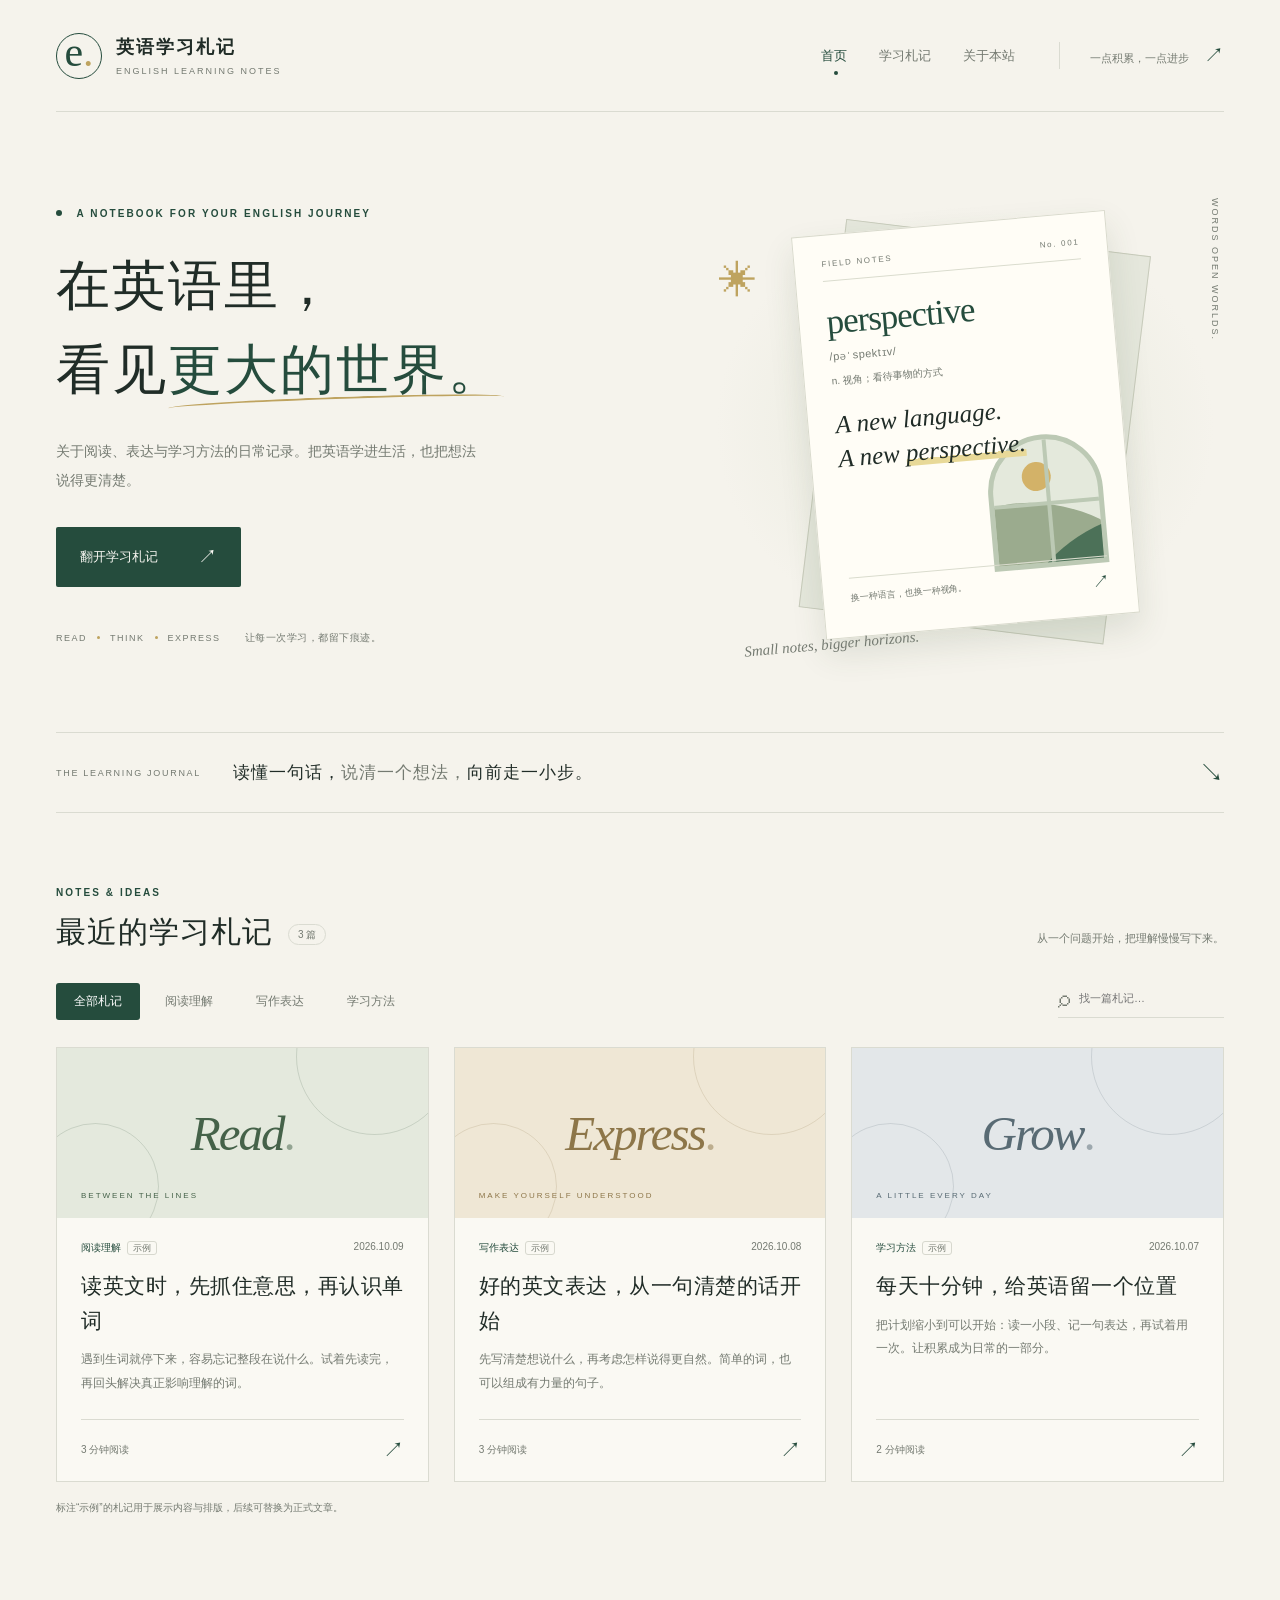
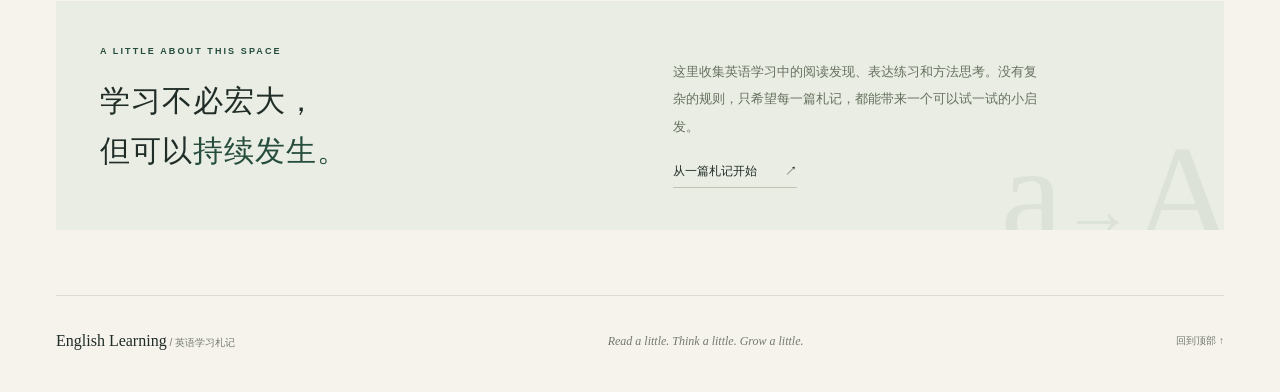
==== docs/index.html @ 32a2eefb "Build English Learning blog scaffold and homepage" ====
<!doctype html>
<html lang="zh-CN">
<head>
  <meta charset="utf-8">
  <meta name="viewport" content="width=device-width, initial-scale=1">
  <meta name="description" content="关于阅读、表达与学习方法的日常记录。把英语学进生活，也把想法说得更清楚。">
  <meta name="theme-color" content="#f5f3ec">
  <title>英语学习札记 · English Learning</title>
  <link rel="icon" href="./assets/favicon.svg" type="image/svg+xml">
  <link rel="stylesheet" href="./assets/style.css">
  <script src="./assets/site.js" defer></script>
</head>
<body>
  <a class="skip-link" href="#main">跳到正文</a>
  <header class="site-header wrap">
    <a class="brand" href="./" aria-label="英语学习札记 首页"><span class="brand-mark" aria-hidden="true">e<span>.</span></span><span><strong>英语学习札记</strong><small>ENGLISH LEARNING NOTES</small></span></a>
    <nav aria-label="主导航"><a href="./" aria-current="page">首页</a><a href="./#articles">学习札记</a><a href="./#about">关于本站</a></nav>
    <span class="header-note">一点积累，一点进步 <span aria-hidden="true">↗</span></span>
  </header>
  <main id="main"><section class="hero wrap" aria-labelledby="hero-title">
  <div class="hero-copy"><p class="eyebrow"><span class="tiny-dot"></span> A NOTEBOOK FOR YOUR ENGLISH JOURNEY</p><h1 id="hero-title">在英语里，<br>看见<span class="hero-emphasis">更大的世界。</span></h1><p class="hero-description">关于阅读、表达与学习方法的日常记录。把英语学进生活，也把想法说得更清楚。</p><a class="button" href="#articles">翻开学习札记 <span aria-hidden="true">↗</span></a><div class="hero-footnote"><span>READ</span><i></i><span>THINK</span><i></i><span>EXPRESS</span><small>让每一次学习，都留下痕迹。</small></div></div>
  <div class="notebook-scene" aria-label="学习笔记：让语言成为通往世界的一扇窗" role="img">
    <span class="scene-label">WORDS OPEN WORLDS.</span><div class="paper-back"></div><div class="notebook-paper"><div class="paper-heading"><span>FIELD NOTES</span><span>No. 001</span></div><div class="paper-rule"></div><p class="paper-word">perspective<span>/pəˈspektɪv/</span></p><p class="paper-meaning">n. 视角；看待事物的方式</p><div class="paper-example">A new language.<br>A new <span>perspective.</span></div><div class="window-art" aria-hidden="true"><div class="sun"></div><div class="hill hill-back"></div><div class="hill hill-front"></div><div class="window-frame"></div></div><div class="paper-bottom"><span>换一种语言，也换一种视角。</span><span>↗</span></div></div><span class="scene-caption">Small notes, bigger horizons.</span><span class="scene-spark" aria-hidden="true">✳</span>
  </div>
</section>
<div class="manifesto wrap"><span class="manifesto-label">THE LEARNING JOURNAL</span><p>读懂一句话，<span>说清一个想法，</span>向前走一小步。</p><span class="manifesto-arrow" aria-hidden="true">↘</span></div>
<section class="articles-section wrap" id="articles" aria-labelledby="articles-title"><div class="section-heading"><div><p class="eyebrow">NOTES & IDEAS</p><h2 id="articles-title">最近的学习札记<span class="article-count">3 篇</span></h2></div><p class="section-note">从一个问题开始，把理解慢慢写下来。</p></div>
  <div class="article-tools"><div class="filters" role="group" aria-label="按栏目筛选"><button class="filter active" type="button" data-category="all" aria-pressed="true">全部札记</button><button class="filter" type="button" data-category="阅读理解" aria-pressed="false">阅读理解</button><button class="filter" type="button" data-category="写作表达" aria-pressed="false">写作表达</button><button class="filter" type="button" data-category="学习方法" aria-pressed="false">学习方法</button></div><label class="search"><span aria-hidden="true">⌕</span><span class="sr-only">搜索文章标题和摘要</span><input id="article-search" type="search" placeholder="找一篇札记…" autocomplete="off"></label></div>
  <div class="article-grid" id="article-grid"><article class="article-card" data-category="阅读理解" data-search="读英文时，先抓住意思，再认识单词 遇到生词就停下来，容易忘记整段在说什么。试着先读完，再回头解决真正影响理解的词。 阅读理解">
<div class="card-art art-reading" aria-hidden="true"><span class="art-word">Read<span>.</span></span><span class="art-caption">BETWEEN THE LINES</span></div>
<div class="card-body"><div class="card-meta"><span class="card-category">阅读理解<span class="sample-badge">示例</span></span><time datetime="2026-10-09">2026.10.09</time></div>
<h3><a href="posts/read-for-meaning/">读英文时，先抓住意思，再认识单词</a></h3><p>遇到生词就停下来，容易忘记整段在说什么。试着先读完，再回头解决真正影响理解的词。</p><div class="card-footer"><span>3 分钟阅读</span><span aria-hidden="true">↗</span></div></div></article>
<article class="article-card" data-category="写作表达" data-search="好的英文表达，从一句清楚的话开始 先写清楚想说什么，再考虑怎样说得更自然。简单的词，也可以组成有力量的句子。 写作表达">
<div class="card-art art-writing" aria-hidden="true"><span class="art-word">Express<span>.</span></span><span class="art-caption">MAKE YOURSELF UNDERSTOOD</span></div>
<div class="card-body"><div class="card-meta"><span class="card-category">写作表达<span class="sample-badge">示例</span></span><time datetime="2026-10-08">2026.10.08</time></div>
<h3><a href="posts/write-with-clarity/">好的英文表达，从一句清楚的话开始</a></h3><p>先写清楚想说什么，再考虑怎样说得更自然。简单的词，也可以组成有力量的句子。</p><div class="card-footer"><span>3 分钟阅读</span><span aria-hidden="true">↗</span></div></div></article>
<article class="article-card" data-category="学习方法" data-search="每天十分钟，给英语留一个位置 把计划缩小到可以开始：读一小段、记一句表达，再试着用一次。让积累成为日常的一部分。 学习方法">
<div class="card-art art-method" aria-hidden="true"><span class="art-word">Grow<span>.</span></span><span class="art-caption">A LITTLE EVERY DAY</span></div>
<div class="card-body"><div class="card-meta"><span class="card-category">学习方法<span class="sample-badge">示例</span></span><time datetime="2026-10-07">2026.10.07</time></div>
<h3><a href="posts/small-daily-practice/">每天十分钟，给英语留一个位置</a></h3><p>把计划缩小到可以开始：读一小段、记一句表达，再试着用一次。让积累成为日常的一部分。</p><div class="card-footer"><span>2 分钟阅读</span><span aria-hidden="true">↗</span></div></div></article></div><p id="empty-results" class="empty-results" hidden>没有找到相关札记，换个关键词试试。</p><p class="sample-notice">标注“示例”的札记用于展示内容与排版，后续可替换为正式文章。</p>
</section>
<section class="about-panel wrap" id="about" aria-labelledby="about-title"><div class="about-intro"><p class="eyebrow">A LITTLE ABOUT THIS SPACE</p><h2 id="about-title">学习不必宏大，<br>但可以<span>持续发生。</span></h2></div><div class="about-copy"><p>这里收集英语学习中的阅读发现、表达练习和方法思考。没有复杂的规则，只希望每一篇札记，都能带来一个可以试一试的小启发。</p><a href="#articles">从一篇札记开始 <span aria-hidden="true">↗</span></a></div><span class="about-decoration" aria-hidden="true">a<span>→</span>A</span></section>
</main>
  <footer class="site-footer wrap"><a class="footer-brand" href="./">English Learning<span> / 英语学习札记</span></a><p>Read a little. Think a little. Grow a little.</p><a href="./#main">回到顶部 ↑</a></footer>
</body>
</html>
---- docs/assets/style.css ----
@charset "UTF-8";
:root{--paper:#f5f3ec;--ink:#202c27;--green:#254c3d;--muted:#747a71;--line:#dadbd1;--gold:#bea35f;--serif:Georgia,"Noto Serif SC","Songti SC",SimSun,serif;--sans:Inter,"Segoe UI","PingFang SC","Microsoft YaHei",sans-serif}
*{box-sizing:border-box}html{scroll-behavior:smooth;scroll-padding-top:28px}body{margin:0;background:var(--paper);color:var(--ink);font-family:var(--sans);-webkit-font-smoothing:antialiased}a{color:inherit;text-decoration:none}button,input{font:inherit}button,a,input{-webkit-tap-highlight-color:transparent}a:focus-visible,button:focus-visible,input:focus-visible{outline:3px solid var(--gold);outline-offset:5px}button{cursor:pointer}button:disabled{cursor:default}[hidden]{display:none!important}.wrap{max-width:1240px;width:calc(100% - 112px);margin-inline:auto}.sr-only{position:absolute;width:1px;height:1px;overflow:hidden;clip:rect(0,0,0,0)}.skip-link{position:absolute;top:-100px;left:24px;padding:12px;background:var(--green);color:white;z-index:10}.skip-link:focus{top:12px}
.site-header{height:112px;display:flex;align-items:center;border-bottom:1px solid var(--line);gap:44px}.brand{display:flex;align-items:center;gap:14px}.brand-mark{height:46px;width:46px;border:1px solid var(--green);border-radius:50%;display:flex;align-items:center;justify-content:center;font:42px var(--serif);color:var(--green);padding-bottom:7px}.brand-mark span{color:var(--gold)}.brand strong{display:block;font-size:18px;letter-spacing:2px;font-weight:600}.brand small{display:block;font-size:9px;letter-spacing:2px;margin-top:7px;color:var(--muted)}nav{display:flex;gap:32px;margin-left:auto;font-size:13px}nav a{padding:10px 0;position:relative;color:var(--muted)}nav a:hover,nav [aria-current]{color:var(--green)}nav [aria-current]:after{content:"";position:absolute;bottom:0;left:50%;width:4px;height:4px;background:var(--green);border-radius:50%}.header-note{border-left:1px solid var(--line);padding-left:30px;font-size:11px;color:var(--muted)}.header-note span{margin-left:12px;font-size:20px;color:var(--green)}
.hero{display:grid;grid-template-columns:1.15fr 1fr;min-height:620px;align-items:center;gap:55px;padding-block:76px 70px}.eyebrow{font-size:10px;letter-spacing:2.1px;font-weight:600;color:var(--green);margin:0 0 22px;line-height:1.8}.tiny-dot{display:inline-block;background:var(--green);width:6px;height:6px;border-radius:50%;margin-right:10px;vertical-align:1px}.hero h1{font-family:var(--serif);font-size:clamp(36px,4.2vw,58px);letter-spacing:2px;font-weight:500;line-height:1.55;margin:0 0 25px}.hero-emphasis{color:var(--green);position:relative;white-space:nowrap}.hero-emphasis:after{content:"";position:absolute;left:0;right:0;bottom:-8px;height:9px;border-top:2px solid var(--gold);border-radius:50%;transform:rotate(-2deg)}.hero-description{max-width:420px;color:var(--muted);font-size:14px;line-height:2.05;margin:0 0 32px}.button{display:inline-flex;gap:40px;align-items:center;background:var(--green);color:#f9f8f3;padding:17px 24px;font-size:13px;border-radius:2px;transition:background .2s,transform .2s}.button:hover{background:#173b2d;transform:translateY(-2px)}.button span{font-size:19px}.hero-footnote{display:flex;align-items:center;gap:10px;margin-top:44px;color:var(--muted);font-size:9px;letter-spacing:1.5px}.hero-footnote i{width:3px;height:3px;background:var(--gold);border-radius:50%}.hero-footnote small{font-size:10px;letter-spacing:.5px;margin-left:14px}
.notebook-scene{height:455px;position:relative;display:flex;align-items:center;justify-content:center;background:radial-gradient(ellipse at center,#e6e8db 0,transparent 68%)}.scene-label{position:absolute;top:0;right:4px;font-size:9px;letter-spacing:2px;color:var(--muted);writing-mode:vertical-rl}.paper-back{position:absolute;width:307px;height:391px;background:#e5e7dc;border:1px solid #c8cbbb;transform:rotate(7deg) translate(10px,5px)}.notebook-paper{width:315px;height:404px;background:#fffdf6;border:1px solid #d9dacd;box-shadow:0 15px 32px #394c3120;transform:rotate(-5deg);padding:24px 27px;position:relative}.paper-heading{display:flex;justify-content:space-between;font-size:8px;letter-spacing:1.7px;color:var(--muted)}.paper-rule{border-top:1px solid #dadcce;margin-top:12px}.paper-word{font:35px var(--serif);color:var(--green);margin:21px 0 8px;letter-spacing:-1px}.paper-word span{display:block;font:11px var(--sans);color:var(--muted);letter-spacing:.5px;margin-top:7px}.paper-meaning{font-size:10px;color:var(--muted);margin:10px 0 20px}.paper-example{font:italic 25px/1.35 var(--serif);position:relative;z-index:1}.paper-example span{background:linear-gradient(transparent 75%,#e8d998 75%)}.window-art{position:absolute;right:25px;bottom:52px;width:115px;height:133px;border-radius:58px 58px 0 0;overflow:hidden;background:#e4e9dc;border:5px solid #bcc9b4}.sun{position:absolute;top:22px;left:30px;width:29px;height:29px;background:#d3b268;border-radius:50%}.hill{position:absolute;width:200px;height:120px;border-radius:50%}.hill-back{background:#9bab8e;top:66px;left:-49px;transform:rotate(17deg)}.hill-front{background:#4c7158;top:90px;left:15px;transform:rotate(-25deg)}.window-frame{position:absolute;left:50%;top:0;height:100%;width:4px;background:#bcc9b4}.window-frame:after{content:"";position:absolute;top:62px;left:-60px;width:120px;height:4px;background:#bcc9b4}.paper-bottom{position:absolute;bottom:22px;left:27px;right:27px;display:flex;justify-content:space-between;border-top:1px solid #dadcce;padding-top:13px;font-size:9px;color:var(--muted)}.paper-bottom span:last-child{font-size:17px;color:var(--green)}.scene-caption{position:absolute;bottom:0;left:38px;font:italic 15px var(--serif);color:var(--muted);transform:rotate(-5deg)}.scene-spark{position:absolute;left:13px;top:62px;color:var(--gold);font-size:38px}
.manifesto{display:flex;align-items:center;gap:32px;border-block:1px solid var(--line);padding-block:23px}.manifesto-label{font-size:9px;letter-spacing:1.7px;color:var(--muted)}.manifesto p{font-family:var(--serif);font-size:17px;letter-spacing:1px;margin:0}.manifesto p span{color:var(--muted)}.manifesto-arrow{margin-left:auto;color:var(--green);font-size:25px}.articles-section{padding-block:71px 76px}.section-heading{display:flex;align-items:end;justify-content:space-between;gap:24px}.section-heading .eyebrow{margin-bottom:10px}.section-heading h2{font-family:var(--serif);font-size:30px;font-weight:500;letter-spacing:1px;margin:0}.article-count{font-family:var(--sans);font-size:10px;letter-spacing:0;border:1px solid var(--line);border-radius:30px;padding:4px 9px;margin-left:15px;vertical-align:middle;color:var(--muted)}.section-note{color:var(--muted);font-size:11px;margin:0 0 7px}.article-tools{display:flex;justify-content:space-between;align-items:center;gap:20px;margin:30px 0 27px}.filters{display:flex;gap:7px;flex-wrap:wrap}.filter{border:1px solid transparent;color:var(--muted);padding:9px 17px;background:transparent;font-size:12px;border-radius:3px}.filter:hover{color:var(--green);background:#eceee4}.filter.active{background:var(--green);color:white}.search{display:flex;align-items:center;gap:9px;border-bottom:1px solid var(--line);padding-bottom:7px;color:var(--muted)}.search>span:first-child{font-size:24px;line-height:1}.search input{width:145px;background:transparent;border:0;color:var(--ink);font-size:11px;padding:5px 0}.search input:focus{outline-offset:3px}.article-grid{display:grid;grid-template-columns:repeat(3,minmax(0,1fr));gap:25px}.article-card{border:1px solid var(--line);background:#faf9f3;display:flex;flex-direction:column;min-width:0;transition:transform .2s,box-shadow .2s}.article-card:hover{transform:translateY(-4px);box-shadow:0 10px 25px #24372a0a}.card-art{height:170px;display:flex;align-items:center;justify-content:center;position:relative;overflow:hidden}.card-art:before{content:"";width:125px;height:125px;border:1px solid currentColor;opacity:.18;border-radius:50%;position:absolute;left:-25px;top:75px}.card-art:after{content:"";width:155px;height:155px;border:1px solid currentColor;opacity:.18;border-radius:50%;position:absolute;right:-25px;top:-70px}.art-reading{background:#e4e9dd;color:#456249}.art-writing{background:#efe7d5;color:#8d7649}.art-method{background:#e3e7e9;color:#596b74}.art-word{font:italic 49px var(--serif);letter-spacing:-2px}.art-word span{font-style:normal;color:inherit;opacity:.5}.art-caption{position:absolute;bottom:18px;left:24px;font-size:8px;letter-spacing:2px}.card-body{padding:23px 24px 17px;flex:1;display:flex;flex-direction:column}.card-meta{font-size:10px;color:var(--muted);display:flex;justify-content:space-between}.card-category{color:var(--green)}.sample-badge{font-size:9px;border:1px solid #d7d8ce;border-radius:3px;padding:1px 5px;margin-left:6px;color:var(--muted)}.card-body h3{font-family:var(--serif);font-weight:500;font-size:21px;line-height:1.65;margin:14px 0 10px;letter-spacing:.5px}.card-body h3 a:after{content:"";position:absolute;inset:0}.article-card{position:relative}.card-body>p{font-size:12px;line-height:1.95;color:var(--muted);margin:0 0 24px}.card-footer{display:flex;justify-content:space-between;align-items:center;margin-top:auto;padding-top:16px;border-top:1px solid var(--line);font-size:10px;color:var(--muted)}.card-footer span:last-child{font-size:21px;color:var(--green)}.empty-results{text-align:center;padding:50px;color:var(--muted);border:1px dashed var(--line);font-size:14px}.sample-notice{color:var(--muted);font-size:10px;margin-top:19px}.sample-notice:empty{display:none}
.about-panel{background:#e9ede3;position:relative;overflow:hidden;padding:42px 44px;display:grid;grid-template-columns:1fr 1fr;gap:65px}.about-intro .eyebrow{font-size:9px;margin-bottom:17px}.about-intro h2{font:500 30px/1.65 var(--serif);letter-spacing:1px;margin:0}.about-intro h2 span{color:var(--green)}.about-copy{position:relative;z-index:1;padding-top:15px}.about-copy p{font-size:13px;line-height:2.1;color:#66715f;max-width:375px;margin:0 0 21px}.about-copy a{font-size:12px;border-bottom:1px solid #bcc7b3;padding-bottom:7px;display:inline-block}.about-copy a span{margin-left:25px}.about-decoration{position:absolute;font:140px var(--serif);right:-10px;bottom:-45px;opacity:.06;color:var(--green)}.about-decoration span{font-size:70px}.site-footer{margin-top:65px;border-top:1px solid var(--line);padding-block:26px 31px;display:flex;align-items:center;justify-content:space-between;gap:20px}.footer-brand{font:16px var(--serif)}.footer-brand span{font:10px var(--sans);color:var(--muted)}.site-footer p{font:italic 12px var(--serif);color:var(--muted)}.site-footer>a:last-child{font-size:10px;color:var(--muted)}
.article-page{max-width:820px;padding-top:45px}.back-link{font-size:12px;color:var(--muted)}.post-header{padding-block:50px 30px;border-bottom:1px solid var(--line)}.post-header h1{font:500 42px/1.5 var(--serif);margin:0 0 20px;letter-spacing:1px}.post-summary{color:var(--muted);font-size:16px;line-height:1.9}.post-meta{display:flex;gap:25px;color:var(--muted);font-size:10px;margin-top:25px;letter-spacing:1px}.post-body{font-size:16px;line-height:2.1;padding-block:20px 35px;overflow-wrap:anywhere}.post-body h2{font:500 26px/1.7 var(--serif);margin:34px 0 12px;color:var(--green)}.post-body h3{font-size:19px;margin-top:28px}.post-body p{margin:17px 0}.post-body a{text-decoration:underline;text-underline-offset:4px;color:var(--green)}.post-body blockquote{margin:24px 0;padding:13px 25px;background:#e9ede3;border-left:3px solid var(--green)}.post-body blockquote p{margin:5px 0}.post-body ul,.post-body ol{padding-left:25px}.post-body img{display:block;max-width:100%;height:auto;margin:24px auto}.post-body table{display:block;overflow-x:auto;border-collapse:collapse;max-width:100%}.post-body td,.post-body th{border:1px solid var(--line);padding:8px 12px}.post-body pre{overflow-x:auto;padding:20px;background:#e9ede3}.post-footer{border-top:1px solid var(--line);padding-block:25px;display:flex;justify-content:space-between;gap:20px;font-size:12px}.post-footer p{color:var(--muted);margin:0}
@media(min-width:1500px){.hero{gap:90px}.hero h1{font-size:60px}}
@media(max-width:1050px){.wrap{width:calc(100% - 64px)}.header-note{display:none}.hero{gap:20px}.hero h1{font-size:42px}.hero-footnote small{display:none}.notebook-paper{width:280px;height:383px}.paper-back{width:275px;height:373px}.paper-word{font-size:32px}.paper-example{font-size:23px}.section-note{display:none}.article-grid{gap:17px}.card-body{padding:20px}.card-body h3{font-size:19px}.about-panel{gap:30px}.about-intro h2{font-size:27px}}
@media(max-width:760px){.wrap{width:calc(100% - 40px)}.site-header{height:91px;gap:15px}.brand{gap:10px}.brand strong{font-size:15px;letter-spacing:1px}.brand small{font-size:7px;letter-spacing:1px}.brand-mark{width:37px;height:37px;font-size:34px}nav{gap:17px;font-size:11px}nav a:last-child{display:none}.hero{grid-template-columns:1fr;padding-block:45px 34px;gap:35px}.hero h1{font-size:clamp(34px,7vw,45px);letter-spacing:1px}.hero .eyebrow{font-size:8px;letter-spacing:1.5px}.hero-description{font-size:13px;max-width:100%}.hero-footnote{margin-top:28px}.hero-footnote small{display:block;margin-left:auto;font-size:9px}.notebook-scene{height:390px;max-width:410px;width:100%;margin:auto}.notebook-paper{width:270px;height:353px;padding:20px 24px}.paper-back{width:268px;height:347px}.paper-word{margin-top:16px}.paper-example{font-size:22px}.paper-meaning{margin-bottom:15px}.window-art{width:92px;height:109px;bottom:49px}.paper-bottom{left:24px;right:24px;bottom:16px;font-size:8px}.scene-caption{left:7px;font-size:12px}.scene-spark{left:4px;top:38px;font-size:28px}.manifesto{gap:15px;padding-block:21px}.manifesto-label{display:none}.manifesto p{font-size:13px;letter-spacing:.3px}.manifesto-arrow{font-size:20px}.articles-section{padding-block:45px}.section-heading h2{font-size:25px}.article-tools{flex-wrap:wrap;margin-top:24px;gap:15px}.filters{gap:3px}.filter{font-size:11px;padding:9px 12px}.search{width:100%}.search input{width:100%}.article-grid{grid-template-columns:1fr;gap:24px}.card-art{height:180px}.card-body{padding:23px}.card-body h3{font-size:23px;margin-block:12px}.card-body>p{font-size:13px}.about-panel{grid-template-columns:1fr;padding:30px 25px;gap:15px}.about-intro h2{font-size:28px}.about-copy{padding-top:0}.about-copy p{max-width:100%}.site-footer{margin-top:43px;flex-wrap:wrap;padding-block:22px}.site-footer p{order:3;width:100%;margin:0;font-size:12px}.footer-brand{font-size:14px}.footer-brand span{font-size:9px}.article-page{padding-top:28px}.post-header{padding-top:35px}.post-header h1{font-size:30px}.post-summary{font-size:14px}.post-body{font-size:15px}.post-body h2{font-size:23px}.post-meta{gap:15px;font-size:9px}.post-footer{flex-direction:column}}
@media(prefers-reduced-motion:reduce){html{scroll-behavior:auto}*,*:before,*:after{transition:none!important}}
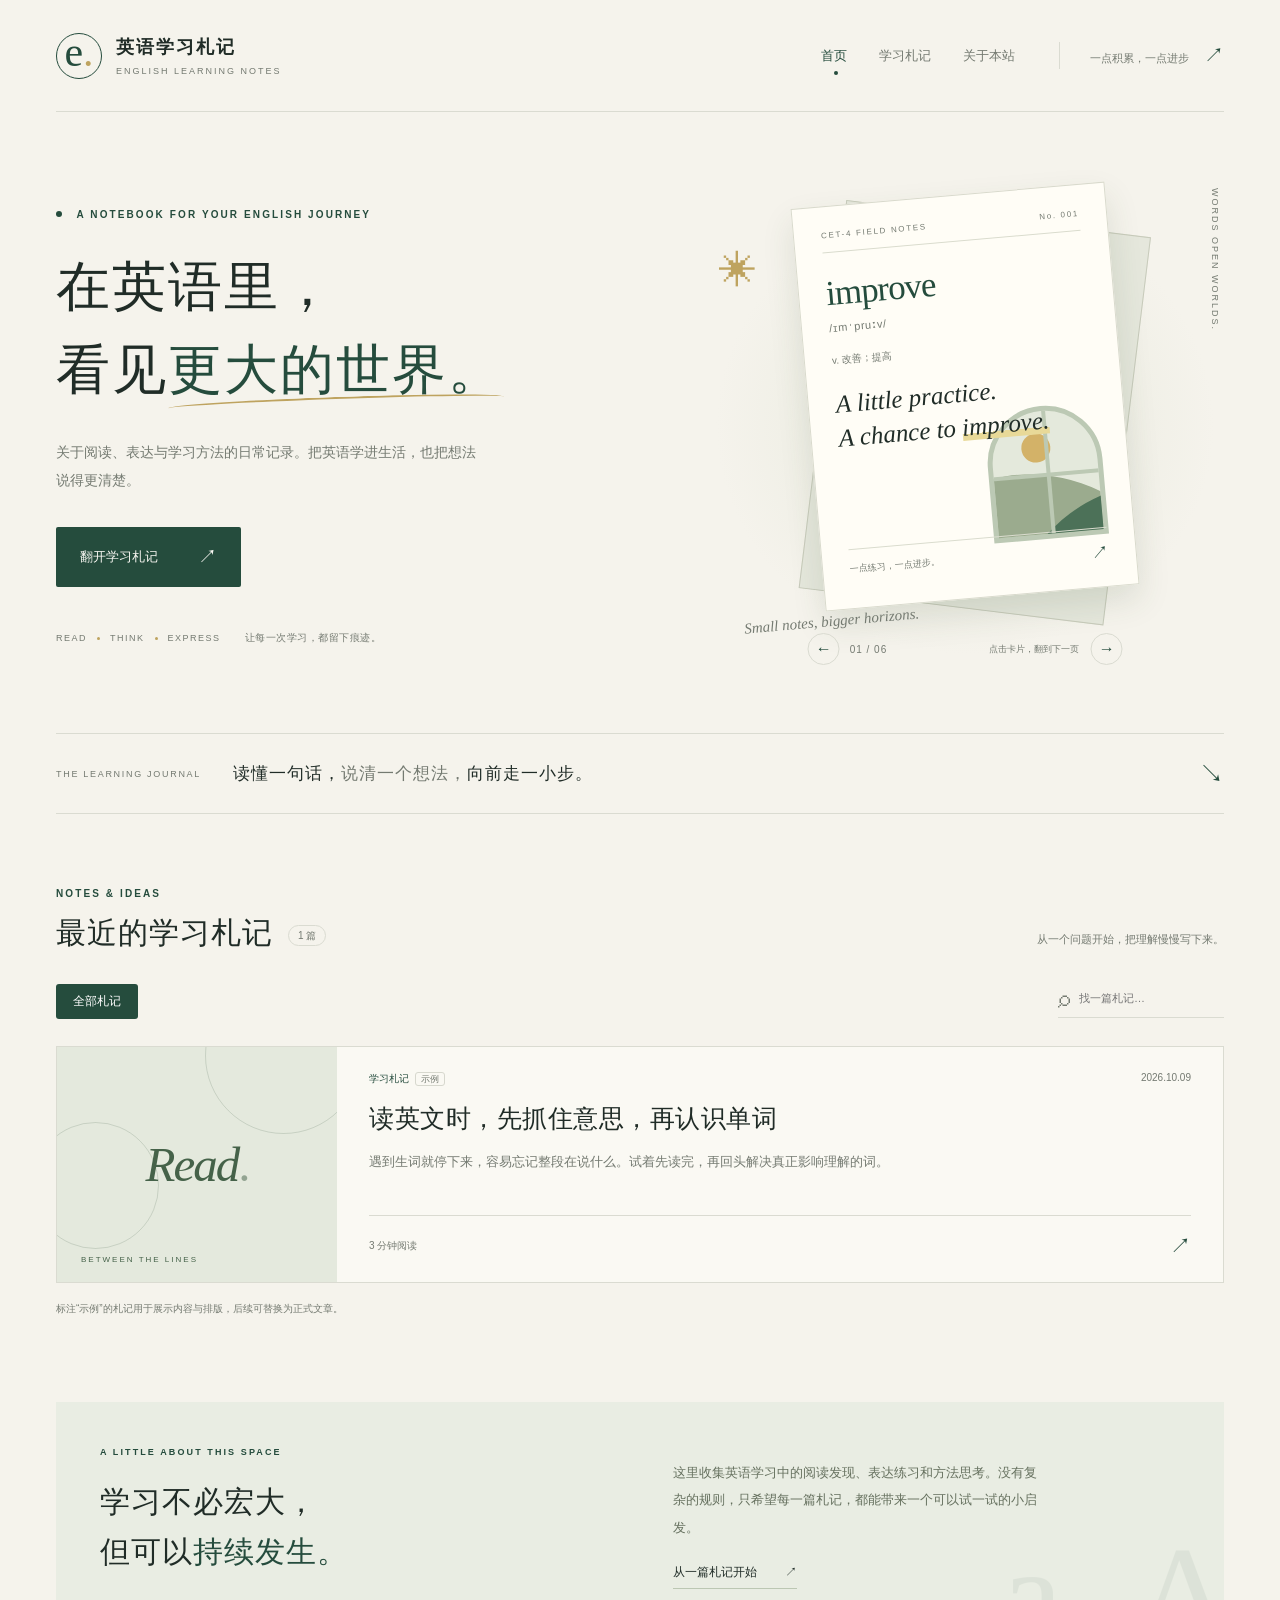
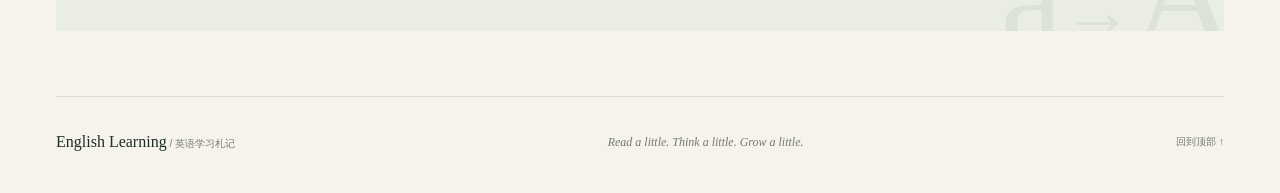
==== commit 0a3d400b: "Simplify notes and add interactive CET-4 word cards" ====
--- a/docs/index.html
+++ b/docs/index.html
@@ -19,25 +19,32 @@
   </header>
   <main id="main"><section class="hero wrap" aria-labelledby="hero-title">
   <div class="hero-copy"><p class="eyebrow"><span class="tiny-dot"></span> A NOTEBOOK FOR YOUR ENGLISH JOURNEY</p><h1 id="hero-title">在英语里，<br>看见<span class="hero-emphasis">更大的世界。</span></h1><p class="hero-description">关于阅读、表达与学习方法的日常记录。把英语学进生活，也把想法说得更清楚。</p><a class="button" href="#articles">翻开学习札记 <span aria-hidden="true">↗</span></a><div class="hero-footnote"><span>READ</span><i></i><span>THINK</span><i></i><span>EXPRESS</span><small>让每一次学习，都留下痕迹。</small></div></div>
-  <div class="notebook-scene" aria-label="学习笔记：让语言成为通往世界的一扇窗" role="img">
-    <span class="scene-label">WORDS OPEN WORLDS.</span><div class="paper-back"></div><div class="notebook-paper"><div class="paper-heading"><span>FIELD NOTES</span><span>No. 001</span></div><div class="paper-rule"></div><p class="paper-word">perspective<span>/pəˈspektɪv/</span></p><p class="paper-meaning">n. 视角；看待事物的方式</p><div class="paper-example">A new language.<br>A new <span>perspective.</span></div><div class="window-art" aria-hidden="true"><div class="sun"></div><div class="hill hill-back"></div><div class="hill hill-front"></div><div class="window-frame"></div></div><div class="paper-bottom"><span>换一种语言，也换一种视角。</span><span>↗</span></div></div><span class="scene-caption">Small notes, bigger horizons.</span><span class="scene-spark" aria-hidden="true">✳</span>
-  </div>
+  <div class="notebook-scene" role="group" aria-label="四级常用词翻页卡">
+  <span class="scene-label">WORDS OPEN WORLDS.</span>
+  <div class="paper-back" aria-hidden="true"></div>
+  <button class="notebook-paper word-card" id="word-card" type="button" data-theme="sage" aria-busy="false" aria-label="翻到下一个单词；当前单词 improve" title="点击卡片，翻到下一页">
+    <span class="paper-heading"><span>CET-4 FIELD NOTES</span><span id="word-number">No. 001</span></span>
+    <span class="paper-rule"></span>
+    <span class="paper-word"><strong id="word-term" lang="en">improve</strong><span id="word-phonetic">/ɪmˈpruːv/</span></span>
+    <span class="paper-meaning" id="word-meaning">v. 改善；提高</span>
+    <span class="paper-example" lang="en"><span class="example-line" id="word-line-one">A little practice.</span><span class="example-line"><span id="word-line-two">A chance to </span><span class="word-highlight" id="word-highlight">improve.</span></span></span>
+    <span class="window-art" aria-hidden="true"><span class="sun"></span><span class="hill hill-back"></span><span class="hill hill-front"></span><span class="window-frame"></span></span>
+    <span class="paper-bottom"><span id="word-caption">一点练习，一点进步。</span><span aria-hidden="true">↗</span></span>
+  </button>
+  <span class="scene-caption">Small notes, bigger horizons.</span><span class="scene-spark" aria-hidden="true">✳</span>
+  <div class="word-controls"><button id="previous-word" class="word-arrow" type="button" aria-label="上一个单词">←</button><span class="word-progress" id="word-progress">01 / 06</span><span class="word-hint">点击卡片，翻到下一页</span><button id="next-word" class="word-arrow" type="button" aria-label="下一个单词">→</button></div>
+  <p id="word-announcement" class="sr-only" role="status" aria-live="polite" aria-atomic="true"></p>
+</div>
+<script id="word-data" type="application/json">[{"word": "improve", "phonetic": "/ɪmˈpruːv/", "meaning": "v. 改善；提高", "line_one": "A little practice.", "line_two": "A chance to ", "highlight": "improve.", "caption": "一点练习，一点进步。", "theme": "sage"}, {"word": "benefit", "phonetic": "/ˈbenɪfɪt/", "meaning": "v. 受益；n. 益处", "line_one": "Read a little.", "line_two": "Learn and ", "highlight": "benefit.", "caption": "每次阅读，都有一点收获。", "theme": "gold"}, {"word": "challenge", "phonetic": "/ˈtʃælɪndʒ/", "meaning": "n. 挑战；v. 向……挑战", "line_one": "One small step.", "line_two": "A new ", "highlight": "challenge.", "caption": "走出一小步，迎接新挑战。", "theme": "blue"}, {"word": "opportunity", "phonetic": "/ˌɒpəˈtjuːnəti/", "meaning": "n. 机会；时机", "line_one": "A new day.", "line_two": "A new ", "highlight": "opportunity.", "caption": "新的一天，也是新的机会。", "theme": "rose"}, {"word": "achieve", "phonetic": "/əˈtʃiːv/", "meaning": "v. 实现；达成", "line_one": "Set a small goal.", "line_two": "Then ", "highlight": "achieve it.", "caption": "从一个小目标，走向一次实现。", "theme": "olive"}, {"word": "develop", "phonetic": "/dɪˈveləp/", "meaning": "v. 发展；培养", "line_one": "Make time to read.", "line_two": "Let ideas ", "highlight": "develop.", "caption": "给阅读一点时间，让想法生长。", "theme": "lavender"}]</script>
+
 </section>
 <div class="manifesto wrap"><span class="manifesto-label">THE LEARNING JOURNAL</span><p>读懂一句话，<span>说清一个想法，</span>向前走一小步。</p><span class="manifesto-arrow" aria-hidden="true">↘</span></div>
-<section class="articles-section wrap" id="articles" aria-labelledby="articles-title"><div class="section-heading"><div><p class="eyebrow">NOTES & IDEAS</p><h2 id="articles-title">最近的学习札记<span class="article-count">3 篇</span></h2></div><p class="section-note">从一个问题开始，把理解慢慢写下来。</p></div>
-  <div class="article-tools"><div class="filters" role="group" aria-label="按栏目筛选"><button class="filter active" type="button" data-category="all" aria-pressed="true">全部札记</button><button class="filter" type="button" data-category="阅读理解" aria-pressed="false">阅读理解</button><button class="filter" type="button" data-category="写作表达" aria-pressed="false">写作表达</button><button class="filter" type="button" data-category="学习方法" aria-pressed="false">学习方法</button></div><label class="search"><span aria-hidden="true">⌕</span><span class="sr-only">搜索文章标题和摘要</span><input id="article-search" type="search" placeholder="找一篇札记…" autocomplete="off"></label></div>
-  <div class="article-grid" id="article-grid"><article class="article-card" data-category="阅读理解" data-search="读英文时，先抓住意思，再认识单词 遇到生词就停下来，容易忘记整段在说什么。试着先读完，再回头解决真正影响理解的词。 阅读理解">
+<section class="articles-section wrap" id="articles" aria-labelledby="articles-title"><div class="section-heading"><div><p class="eyebrow">NOTES & IDEAS</p><h2 id="articles-title">最近的学习札记<span class="article-count">1 篇</span></h2></div><p class="section-note">从一个问题开始，把理解慢慢写下来。</p></div>
+  <div class="article-tools"><span class="all-notes-label">全部札记</span><label class="search"><span aria-hidden="true">⌕</span><span class="sr-only">搜索文章标题和摘要</span><input id="article-search" type="search" placeholder="找一篇札记…" autocomplete="off"></label></div>
+  <div class="article-grid" id="article-grid"><article class="article-card" data-search="读英文时，先抓住意思，再认识单词 遇到生词就停下来，容易忘记整段在说什么。试着先读完，再回头解决真正影响理解的词。">
 <div class="card-art art-reading" aria-hidden="true"><span class="art-word">Read<span>.</span></span><span class="art-caption">BETWEEN THE LINES</span></div>
-<div class="card-body"><div class="card-meta"><span class="card-category">阅读理解<span class="sample-badge">示例</span></span><time datetime="2026-10-09">2026.10.09</time></div>
-<h3><a href="posts/read-for-meaning/">读英文时，先抓住意思，再认识单词</a></h3><p>遇到生词就停下来，容易忘记整段在说什么。试着先读完，再回头解决真正影响理解的词。</p><div class="card-footer"><span>3 分钟阅读</span><span aria-hidden="true">↗</span></div></div></article>
-<article class="article-card" data-category="写作表达" data-search="好的英文表达，从一句清楚的话开始 先写清楚想说什么，再考虑怎样说得更自然。简单的词，也可以组成有力量的句子。 写作表达">
-<div class="card-art art-writing" aria-hidden="true"><span class="art-word">Express<span>.</span></span><span class="art-caption">MAKE YOURSELF UNDERSTOOD</span></div>
-<div class="card-body"><div class="card-meta"><span class="card-category">写作表达<span class="sample-badge">示例</span></span><time datetime="2026-10-08">2026.10.08</time></div>
-<h3><a href="posts/write-with-clarity/">好的英文表达，从一句清楚的话开始</a></h3><p>先写清楚想说什么，再考虑怎样说得更自然。简单的词，也可以组成有力量的句子。</p><div class="card-footer"><span>3 分钟阅读</span><span aria-hidden="true">↗</span></div></div></article>
-<article class="article-card" data-category="学习方法" data-search="每天十分钟，给英语留一个位置 把计划缩小到可以开始：读一小段、记一句表达，再试着用一次。让积累成为日常的一部分。 学习方法">
-<div class="card-art art-method" aria-hidden="true"><span class="art-word">Grow<span>.</span></span><span class="art-caption">A LITTLE EVERY DAY</span></div>
-<div class="card-body"><div class="card-meta"><span class="card-category">学习方法<span class="sample-badge">示例</span></span><time datetime="2026-10-07">2026.10.07</time></div>
-<h3><a href="posts/small-daily-practice/">每天十分钟，给英语留一个位置</a></h3><p>把计划缩小到可以开始：读一小段、记一句表达，再试着用一次。让积累成为日常的一部分。</p><div class="card-footer"><span>2 分钟阅读</span><span aria-hidden="true">↗</span></div></div></article></div><p id="empty-results" class="empty-results" hidden>没有找到相关札记，换个关键词试试。</p><p class="sample-notice">标注“示例”的札记用于展示内容与排版，后续可替换为正式文章。</p>
+<div class="card-body"><div class="card-meta"><span class="card-label">学习札记<span class="sample-badge">示例</span></span><time datetime="2026-10-09">2026.10.09</time></div>
+<h3><a href="posts/read-for-meaning/">读英文时，先抓住意思，再认识单词</a></h3><p>遇到生词就停下来，容易忘记整段在说什么。试着先读完，再回头解决真正影响理解的词。</p><div class="card-footer"><span>3 分钟阅读</span><span aria-hidden="true">↗</span></div></div></article></div><p id="empty-results" class="empty-results" hidden>没有找到相关札记，换个关键词试试。</p><p class="sample-notice">标注“示例”的札记用于展示内容与排版，后续可替换为正式文章。</p>
 </section>
 <section class="about-panel wrap" id="about" aria-labelledby="about-title"><div class="about-intro"><p class="eyebrow">A LITTLE ABOUT THIS SPACE</p><h2 id="about-title">学习不必宏大，<br>但可以<span>持续发生。</span></h2></div><div class="about-copy"><p>这里收集英语学习中的阅读发现、表达练习和方法思考。没有复杂的规则，只希望每一篇札记，都能带来一个可以试一试的小启发。</p><a href="#articles">从一篇札记开始 <span aria-hidden="true">↗</span></a></div><span class="about-decoration" aria-hidden="true">a<span>→</span>A</span></section>
 </main>
--- a/docs/assets/style.css
+++ b/docs/assets/style.css
@@ -11,3 +11,33 @@
 @media(max-width:1050px){.wrap{width:calc(100% - 64px)}.header-note{display:none}.hero{gap:20px}.hero h1{font-size:42px}.hero-footnote small{display:none}.notebook-paper{width:280px;height:383px}.paper-back{width:275px;height:373px}.paper-word{font-size:32px}.paper-example{font-size:23px}.section-note{display:none}.article-grid{gap:17px}.card-body{padding:20px}.card-body h3{font-size:19px}.about-panel{gap:30px}.about-intro h2{font-size:27px}}
 @media(max-width:760px){.wrap{width:calc(100% - 40px)}.site-header{height:91px;gap:15px}.brand{gap:10px}.brand strong{font-size:15px;letter-spacing:1px}.brand small{font-size:7px;letter-spacing:1px}.brand-mark{width:37px;height:37px;font-size:34px}nav{gap:17px;font-size:11px}nav a:last-child{display:none}.hero{grid-template-columns:1fr;padding-block:45px 34px;gap:35px}.hero h1{font-size:clamp(34px,7vw,45px);letter-spacing:1px}.hero .eyebrow{font-size:8px;letter-spacing:1.5px}.hero-description{font-size:13px;max-width:100%}.hero-footnote{margin-top:28px}.hero-footnote small{display:block;margin-left:auto;font-size:9px}.notebook-scene{height:390px;max-width:410px;width:100%;margin:auto}.notebook-paper{width:270px;height:353px;padding:20px 24px}.paper-back{width:268px;height:347px}.paper-word{margin-top:16px}.paper-example{font-size:22px}.paper-meaning{margin-bottom:15px}.window-art{width:92px;height:109px;bottom:49px}.paper-bottom{left:24px;right:24px;bottom:16px;font-size:8px}.scene-caption{left:7px;font-size:12px}.scene-spark{left:4px;top:38px;font-size:28px}.manifesto{gap:15px;padding-block:21px}.manifesto-label{display:none}.manifesto p{font-size:13px;letter-spacing:.3px}.manifesto-arrow{font-size:20px}.articles-section{padding-block:45px}.section-heading h2{font-size:25px}.article-tools{flex-wrap:wrap;margin-top:24px;gap:15px}.filters{gap:3px}.filter{font-size:11px;padding:9px 12px}.search{width:100%}.search input{width:100%}.article-grid{grid-template-columns:1fr;gap:24px}.card-art{height:180px}.card-body{padding:23px}.card-body h3{font-size:23px;margin-block:12px}.card-body>p{font-size:13px}.about-panel{grid-template-columns:1fr;padding:30px 25px;gap:15px}.about-intro h2{font-size:28px}.about-copy{padding-top:0}.about-copy p{max-width:100%}.site-footer{margin-top:43px;flex-wrap:wrap;padding-block:22px}.site-footer p{order:3;width:100%;margin:0;font-size:12px}.footer-brand{font-size:14px}.footer-brand span{font-size:9px}.article-page{padding-top:28px}.post-header{padding-top:35px}.post-header h1{font-size:30px}.post-summary{font-size:14px}.post-body{font-size:15px}.post-body h2{font-size:23px}.post-meta{gap:15px;font-size:9px}.post-footer{flex-direction:column}}
 @media(prefers-reduced-motion:reduce){html{scroll-behavior:auto}*,*:before,*:after{transition:none!important}}
+
+/* Clickable word notebook. Each page keeps the original paper-and-window design. */
+.notebook-scene{height:475px;padding-bottom:38px;perspective:900px}
+.word-card{display:flex;flex-direction:column;align-items:stretch;justify-content:flex-start;text-align:left;color:var(--ink);font-family:var(--sans);--sky:#e4e9dc;--frame:#bcc9b4;--hill:#4c7158;--far-hill:#9bab8e;--sun:#d3b268;--highlight:#e8d998;transform-origin:12% 50%;touch-action:manipulation}
+.word-card:hover{box-shadow:0 18px 35px #394c312b}
+.word-card .paper-rule,.word-card .paper-word,.word-card .paper-meaning,.word-card .paper-example,.word-card .example-line{display:block}
+.word-card .paper-word strong{display:block;font:inherit;letter-spacing:-1px;font-weight:400}
+.word-card .paper-example span{background:none}
+.word-card .paper-example .word-highlight{background:linear-gradient(transparent 75%,var(--highlight) 75%)}
+.word-card .window-art{background:var(--sky);border-color:var(--frame)}
+.word-card .window-frame,.word-card .window-frame:after{background:var(--frame)}
+.word-card .sun{background:var(--sun)}
+.word-card .hill-front{background:var(--hill)}
+.word-card .hill-back{background:var(--far-hill)}
+.word-card[data-theme="gold"]{--sky:#f1eadb;--frame:#cfc0a0;--hill:#9b8456;--far-hill:#d0bd8e;--sun:#d9b564;--highlight:#ead9aa}
+.word-card[data-theme="blue"]{--sky:#e3eaf0;--frame:#b1c5cd;--hill:#527c8b;--far-hill:#92b0be;--sun:#d7c090;--highlight:#d7e3e7}
+.word-card[data-theme="rose"]{--sky:#efe3dd;--frame:#cbb7a6;--hill:#927466;--far-hill:#c5a291;--sun:#dcaf87;--highlight:#ecd5c6}
+.word-card[data-theme="olive"]{--sky:#e9ebdb;--frame:#bfc5a4;--hill:#7c8854;--far-hill:#abb78e;--sun:#d6ba6d;--highlight:#e2e5bb}
+.word-card[data-theme="lavender"]{--sky:#e8e5ed;--frame:#bfb9cc;--hill:#80758e;--far-hill:#b2a5be;--sun:#d3b88c;--highlight:#dfd8e9}
+.scene-caption{bottom:33px}
+.word-controls{position:absolute;bottom:-2px;left:50%;transform:translateX(-50%);width:315px;display:flex;align-items:center;gap:10px;color:var(--muted)}
+.word-arrow{width:32px;height:32px;border:1px solid var(--line);border-radius:50%;background:transparent;color:var(--green);font-size:16px}
+.word-arrow:hover{background:#e9ede3;border-color:#bbc7b4}
+.word-progress{font-size:10px;letter-spacing:1px;font-variant-numeric:tabular-nums}
+.word-hint{font-size:9px;margin-left:auto}.word-controls button:last-child{margin-left:2px}
+.all-notes-label{display:inline-block;background:var(--green);color:white;padding:9px 17px;font-size:12px;border-radius:3px}
+.article-grid{grid-template-columns:1fr}.article-card{display:grid;grid-template-columns:280px minmax(0,1fr)}
+.card-art{height:100%;min-height:235px}.card-body{padding:25px 32px 22px}.card-body h3{font-size:25px;margin:12px 0 10px}.card-body>p{max-width:650px;font-size:13px;margin-bottom:20px}.card-label{color:var(--green)}
+@media(max-width:1050px){.word-controls{width:280px}.article-card{grid-template-columns:230px minmax(0,1fr)}.card-body{padding:23px}.card-body h3{font-size:22px}}
+@media(max-width:760px){.notebook-scene{height:420px;padding-bottom:40px}.word-controls{width:280px;bottom:-5px}.scene-caption{bottom:33px;left:12px}.article-card{grid-template-columns:1fr}.card-art{height:180px;min-height:0}.card-body{padding:23px}.card-body h3{font-size:23px}.word-card .paper-word{font-size:31px}}
